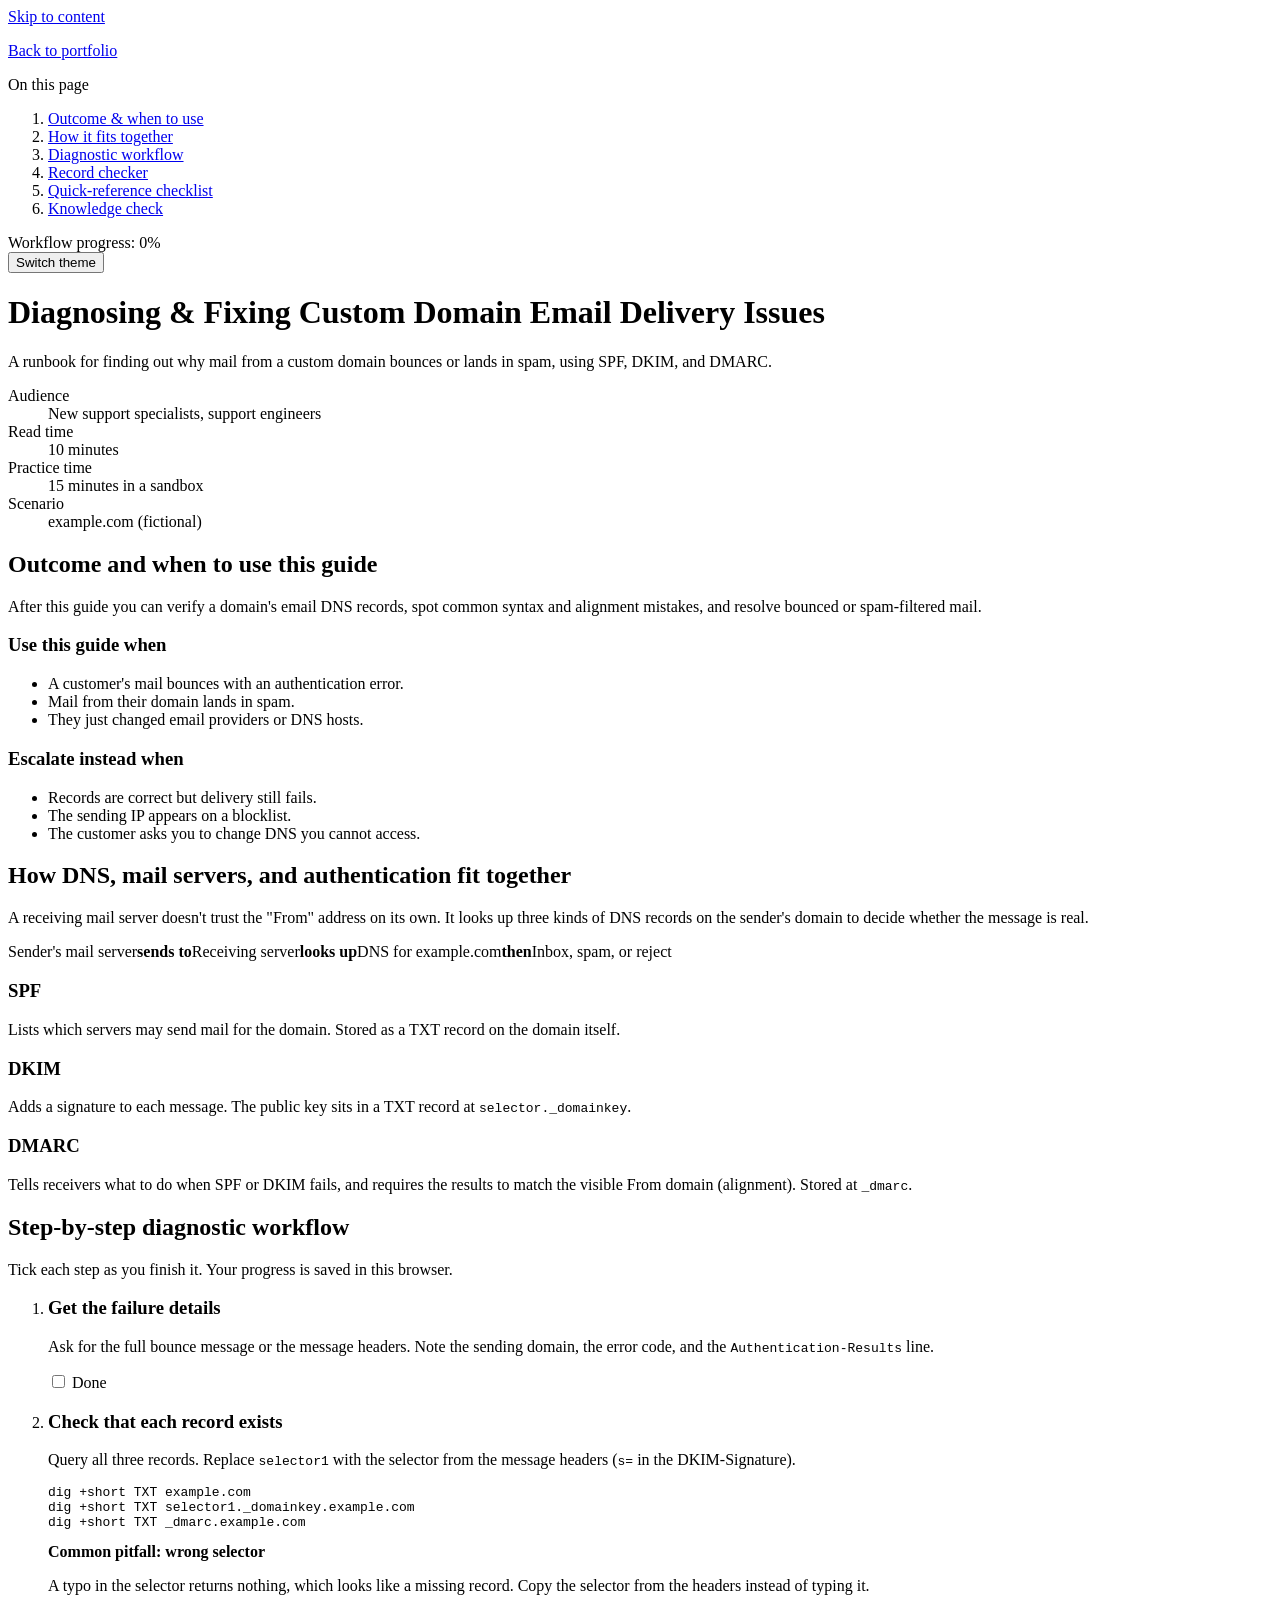
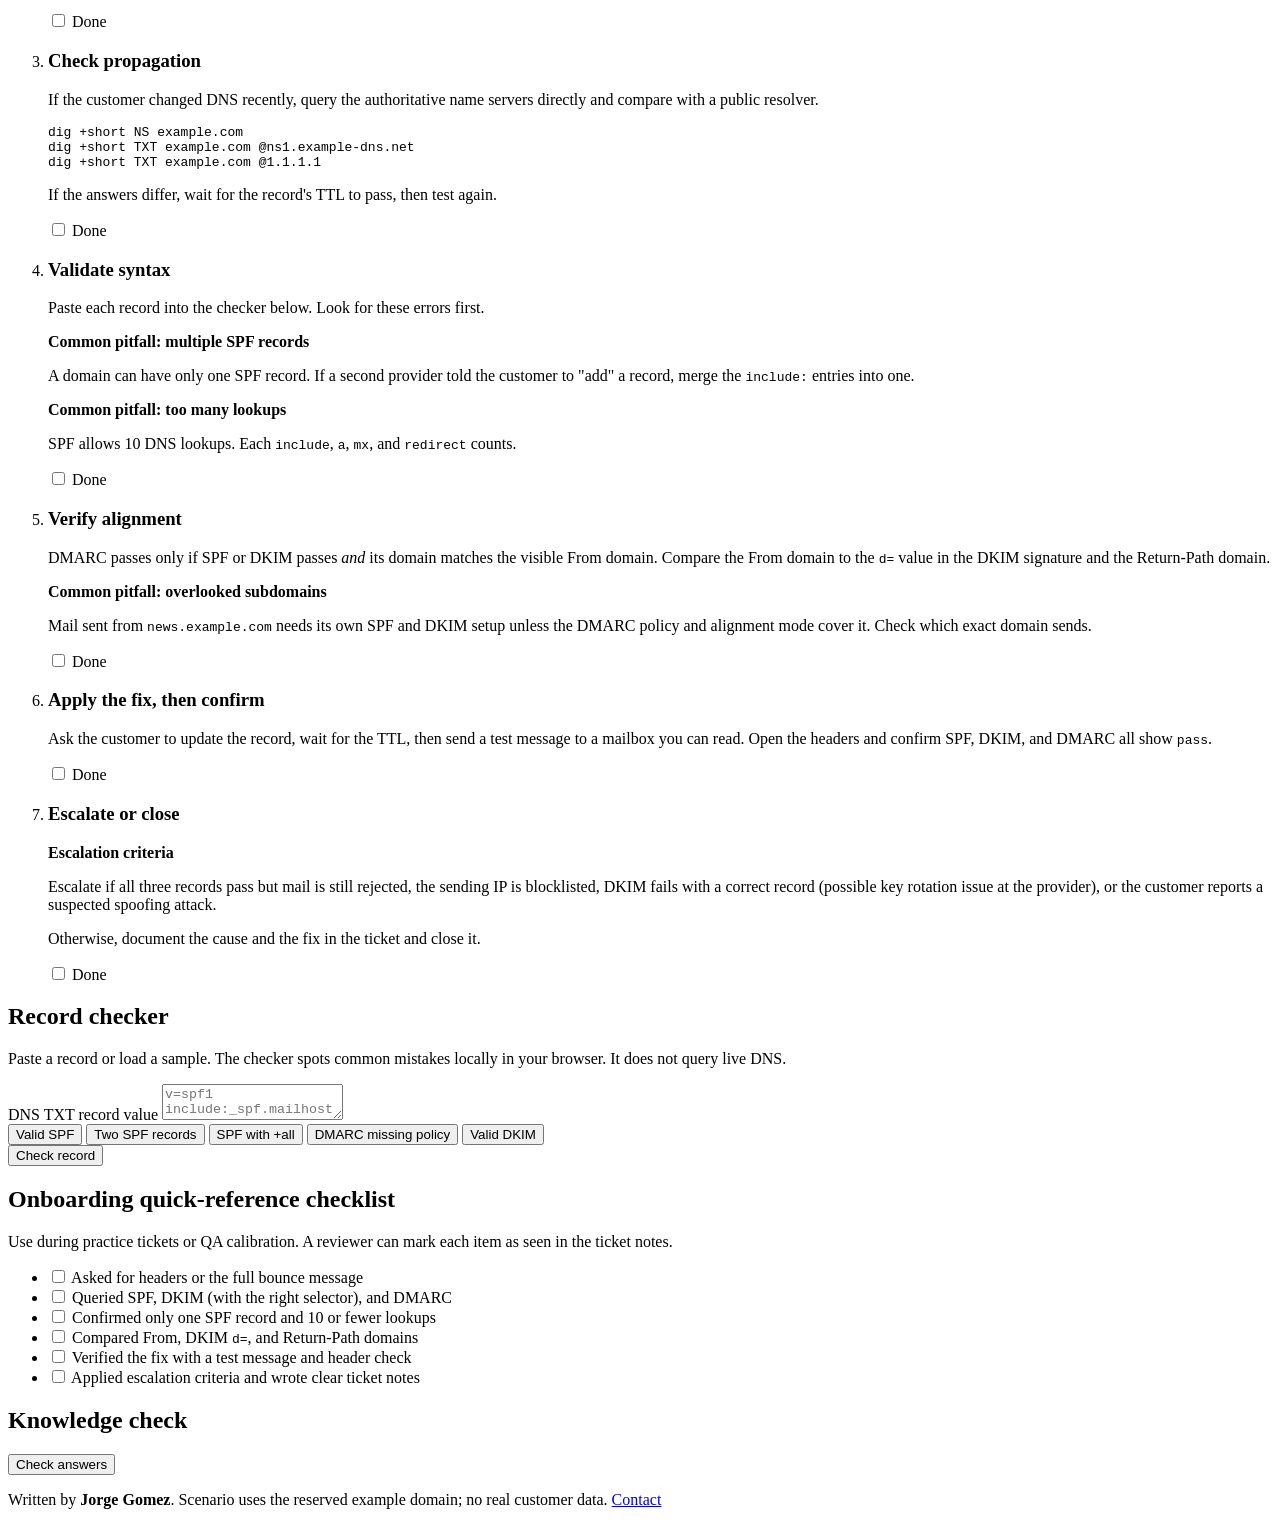
==== guide.html @ 1ae202b1 "Add files via upload" ====
<!DOCTYPE html>
<html lang="en">
<head>
<meta charset="utf-8">
<meta name="viewport" content="width=device-width, initial-scale=1">
<!-- CUSTOMIZE: page title and description -->
<title>Diagnosing &amp; Fixing Custom Domain Email Delivery Issues (SPF, DKIM, DMARC)</title>
<meta name="description" content="A troubleshooting runbook and onboarding job aid for SPF, DKIM, and DMARC problems.">
<link rel="preconnect" href="https://fonts.googleapis.com">
<link rel="preconnect" href="https://fonts.gstatic.com" crossorigin>
<link href="https://fonts.googleapis.com/css2?family=Atkinson+Hyperlegible:wght@400;700&family=Bricolage+Grotesque:opsz,wght@12..96,600;12..96,800&family=JetBrains+Mono:wght@400;600&display=swap" rel="stylesheet">
<link rel="stylesheet" href="css/guide.css">
</head>
<body>
<a class="skip" href="#main">Skip to content</a>
<div class="layout">

<nav class="toc" aria-label="On this page">
  <p><a href="index.html">Back to portfolio</a></p>
  <p>On this page</p>
  <ol>
    <li><a href="#outcome">Outcome &amp; when to use</a></li>
    <li><a href="#concepts">How it fits together</a></li>
    <li><a href="#workflow">Diagnostic workflow</a></li>
    <li><a href="#lab">Record checker</a></li>
    <li><a href="#quickref">Quick-reference checklist</a></li>
    <li><a href="#quiz">Knowledge check</a></li>
  </ol>
  <div class="progress" aria-live="polite">
    Workflow progress: <span id="pct">0%</span>
    <div class="bar"><i id="barfill"></i></div>
  </div>
  <button id="theme" type="button" aria-pressed="false">Switch theme</button>
</nav>

<main id="main">
<header>
  <!-- CUSTOMIZE: title, audience, times -->
  <h1>Diagnosing &amp; Fixing Custom Domain Email Delivery Issues</h1>
  <p class="lede">A runbook for finding out why mail from a custom domain bounces or lands in spam, using SPF, DKIM, and DMARC.</p>
  <dl class="meta">
    <div><dt>Audience</dt><dd>New support specialists, support engineers</dd></div>
    <div><dt>Read time</dt><dd>10 minutes</dd></div>
    <div><dt>Practice time</dt><dd>15 minutes in a sandbox</dd></div>
    <div><dt>Scenario</dt><dd>example.com (fictional)</dd></div>
  </dl>
</header>

<section id="outcome">
  <h2>Outcome and when to use this guide</h2>
  <p>After this guide you can verify a domain's email DNS records, spot common syntax and alignment mistakes, and resolve bounced or spam-filtered mail.</p>
  <div class="two">
    <div class="box"><h3>Use this guide when</h3>
      <ul class="tight">
        <li>A customer's mail bounces with an authentication error.</li>
        <li>Mail from their domain lands in spam.</li>
        <li>They just changed email providers or DNS hosts.</li>
      </ul></div>
    <div class="box"><h3>Escalate instead when</h3>
      <ul class="tight">
        <li>Records are correct but delivery still fails.</li>
        <li>The sending IP appears on a blocklist.</li>
        <li>The customer asks you to change DNS you cannot access.</li>
      </ul></div>
  </div>
</section>

<section id="concepts">
  <h2>How DNS, mail servers, and authentication fit together</h2>
  <p>A receiving mail server doesn't trust the "From" address on its own. It looks up three kinds of DNS records on the sender's domain to decide whether the message is real.</p>
  <div class="flow" aria-label="Mail flow">
    <span>Sender's mail server</span><b>sends to</b><span>Receiving server</span><b>looks up</b><span>DNS for example.com</span><b>then</b><span>Inbox, spam, or reject</span>
  </div>
  <div class="two">
    <div class="box"><h3>SPF</h3><p>Lists which servers may send mail for the domain. Stored as a TXT record on the domain itself.</p></div>
    <div class="box"><h3>DKIM</h3><p>Adds a signature to each message. The public key sits in a TXT record at <code>selector._domainkey</code>.</p></div>
    <div class="box"><h3>DMARC</h3><p>Tells receivers what to do when SPF or DKIM fails, and requires the results to match the visible From domain (alignment). Stored at <code>_dmarc</code>.</p></div>
  </div>
</section>

<section id="workflow">
  <h2>Step-by-step diagnostic workflow</h2>
  <p>Tick each step as you finish it. Your progress is saved in this browser.</p>
  <ol class="steps" id="steps">
    <li>
      <h3>Get the failure details</h3>
      <p>Ask for the full bounce message or the message headers. Note the sending domain, the error code, and the <code>Authentication-Results</code> line.</p>
      <label><input type="checkbox"> Done</label>
    </li>
    <li>
      <h3>Check that each record exists</h3>
      <p>Query all three records. Replace <code>selector1</code> with the selector from the message headers (<code>s=</code> in the DKIM-Signature).</p>
<pre><code>dig +short TXT example.com
dig +short TXT selector1._domainkey.example.com
dig +short TXT _dmarc.example.com</code></pre>
      <div class="callout pit"><strong>Common pitfall: wrong selector</strong><p>A typo in the selector returns nothing, which looks like a missing record. Copy the selector from the headers instead of typing it.</p></div>
      <label><input type="checkbox"> Done</label>
    </li>
    <li>
      <h3>Check propagation</h3>
      <p>If the customer changed DNS recently, query the authoritative name servers directly and compare with a public resolver.</p>
<pre><code>dig +short NS example.com
dig +short TXT example.com @ns1.example-dns.net
dig +short TXT example.com @1.1.1.1</code></pre>
      <p>If the answers differ, wait for the record's TTL to pass, then test again.</p>
      <label><input type="checkbox"> Done</label>
    </li>
    <li>
      <h3>Validate syntax</h3>
      <p>Paste each record into the checker below. Look for these errors first.</p>
      <div class="callout pit"><strong>Common pitfall: multiple SPF records</strong><p>A domain can have only one SPF record. If a second provider told the customer to "add" a record, merge the <code>include:</code> entries into one.</p></div>
      <div class="callout pit"><strong>Common pitfall: too many lookups</strong><p>SPF allows 10 DNS lookups. Each <code>include</code>, <code>a</code>, <code>mx</code>, and <code>redirect</code> counts.</p></div>
      <label><input type="checkbox"> Done</label>
    </li>
    <li>
      <h3>Verify alignment</h3>
      <p>DMARC passes only if SPF or DKIM passes <em>and</em> its domain matches the visible From domain. Compare the From domain to the <code>d=</code> value in the DKIM signature and the Return-Path domain.</p>
      <div class="callout pit"><strong>Common pitfall: overlooked subdomains</strong><p>Mail sent from <code>news.example.com</code> needs its own SPF and DKIM setup unless the DMARC policy and alignment mode cover it. Check which exact domain sends.</p></div>
      <label><input type="checkbox"> Done</label>
    </li>
    <li>
      <h3>Apply the fix, then confirm</h3>
      <p>Ask the customer to update the record, wait for the TTL, then send a test message to a mailbox you can read. Open the headers and confirm SPF, DKIM, and DMARC all show <code>pass</code>.</p>
      <label><input type="checkbox"> Done</label>
    </li>
    <li>
      <h3>Escalate or close</h3>
      <div class="callout esc"><strong>Escalation criteria</strong><p>Escalate if all three records pass but mail is still rejected, the sending IP is blocklisted, DKIM fails with a correct record (possible key rotation issue at the provider), or the customer reports a suspected spoofing attack.</p></div>
      <p>Otherwise, document the cause and the fix in the ticket and close it.</p>
      <label><input type="checkbox"> Done</label>
    </li>
  </ol>
</section>

<section id="lab">
  <h2>Record checker</h2>
  <p>Paste a record or load a sample. The checker spots common mistakes locally in your browser. It does not query live DNS.</p>
  <div class="lab">
    <label for="rec">DNS TXT record value</label>
    <textarea id="rec" spellcheck="false" placeholder="v=spf1 include:_spf.mailhost.example ~all"></textarea>
    <div class="chips" role="group" aria-label="Load a sample">
      <button class="chip" type="button" data-s="spf-ok">Valid SPF</button>
      <button class="chip" type="button" data-s="spf-dup">Two SPF records</button>
      <button class="chip" type="button" data-s="spf-all">SPF with +all</button>
      <button class="chip" type="button" data-s="dmarc-bad">DMARC missing policy</button>
      <button class="chip" type="button" data-s="dkim-ok">Valid DKIM</button>
    </div>
    <button class="btn" type="button" id="run">Check record</button>
    <ul id="lintOut" aria-live="polite"></ul>
  </div>
</section>

<section id="quickref">
  <h2>Onboarding quick-reference checklist</h2>
  <p>Use during practice tickets or QA calibration. A reviewer can mark each item as seen in the ticket notes.</p>
  <ul class="check" id="qr">
    <li><label><input type="checkbox"> Asked for headers or the full bounce message</label></li>
    <li><label><input type="checkbox"> Queried SPF, DKIM (with the right selector), and DMARC</label></li>
    <li><label><input type="checkbox"> Confirmed only one SPF record and 10 or fewer lookups</label></li>
    <li><label><input type="checkbox"> Compared From, DKIM <code>d=</code>, and Return-Path domains</label></li>
    <li><label><input type="checkbox"> Verified the fix with a test message and header check</label></li>
    <li><label><input type="checkbox"> Applied escalation criteria and wrote clear ticket notes</label></li>
  </ul>
</section>

<section id="quiz">
  <h2>Knowledge check</h2>
  <div id="quizBox"></div>
  <button class="btn" type="button" id="grade">Check answers</button>
  <p id="score" role="status"></p>
</section>

<footer>
  <!-- CUSTOMIZE: your name, contact, links -->
  <p>Written by <strong>Jorge Gomez</strong>. Scenario uses the reserved example domain; no real customer data. <a href="mailto:you@example.com">Contact</a></p>
</footer>
</main>
</div>

<script src="js/guide.js"></script>
</body>
</html>
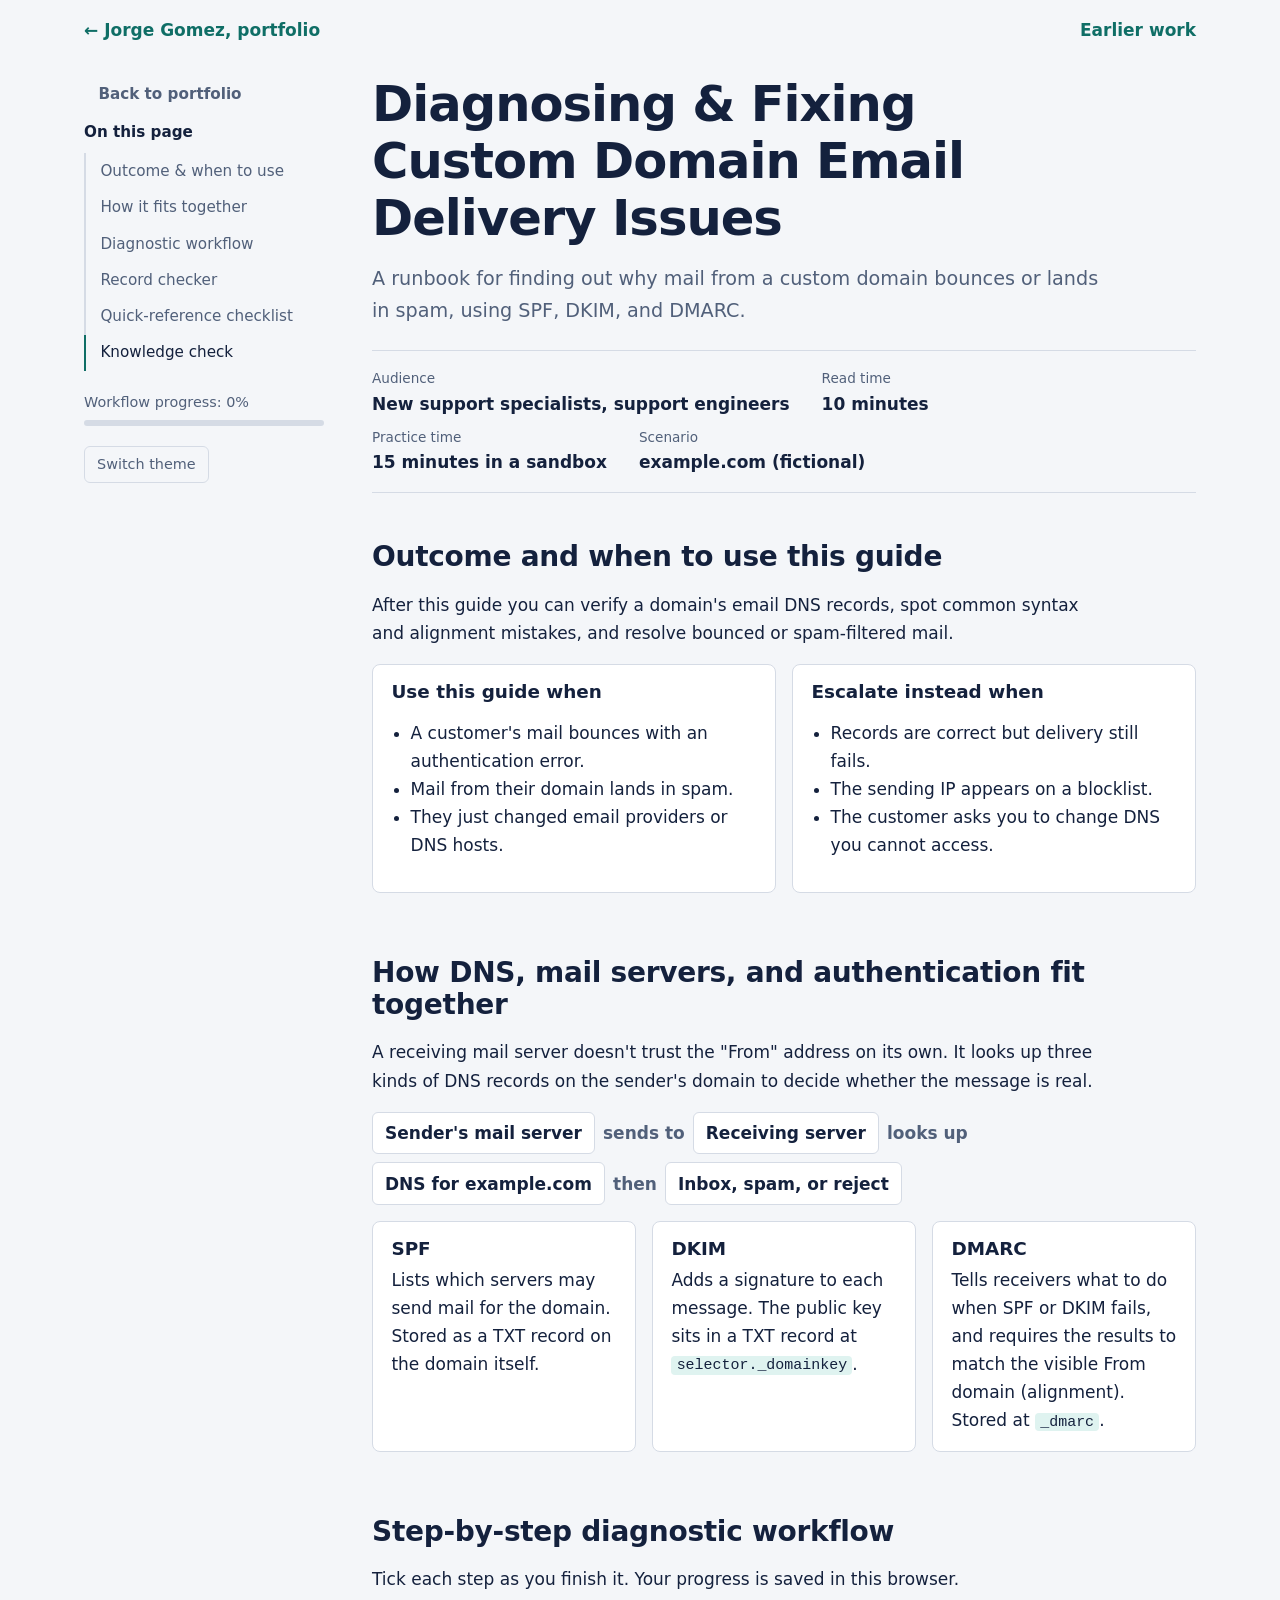
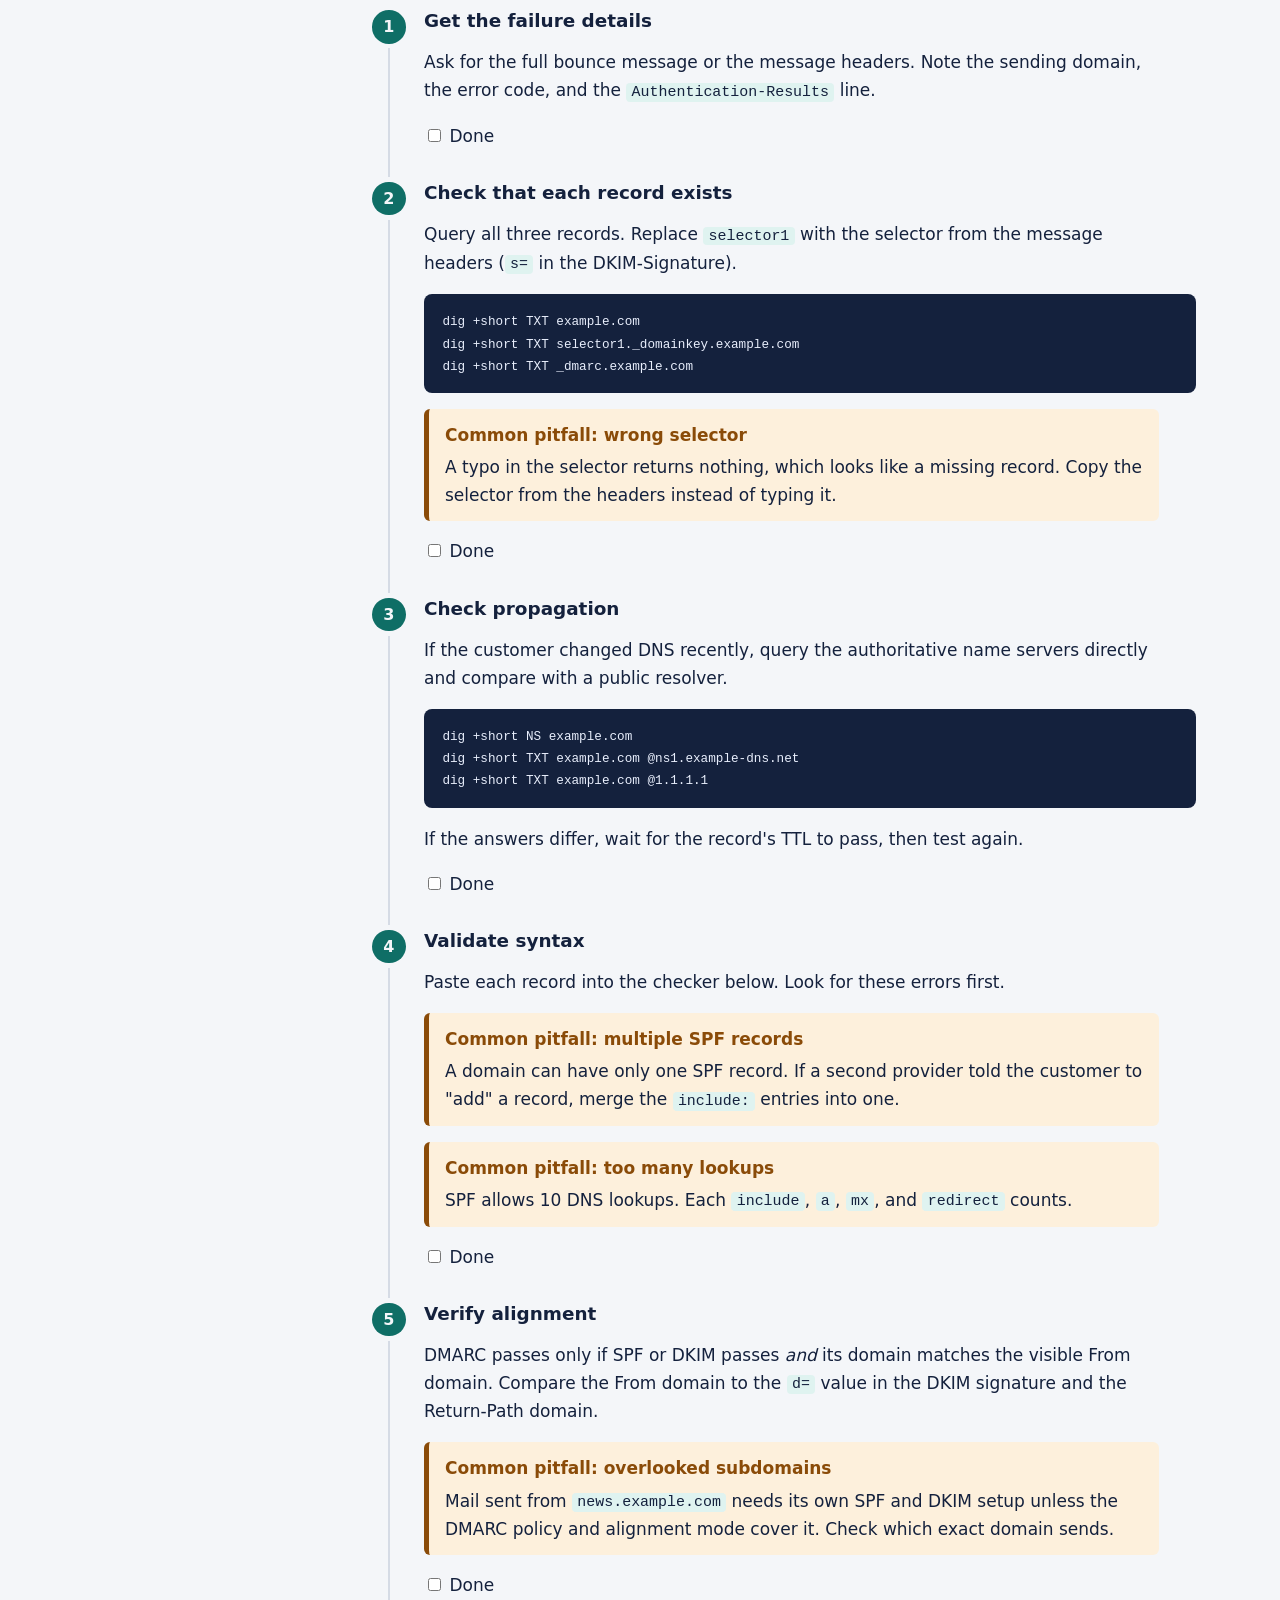
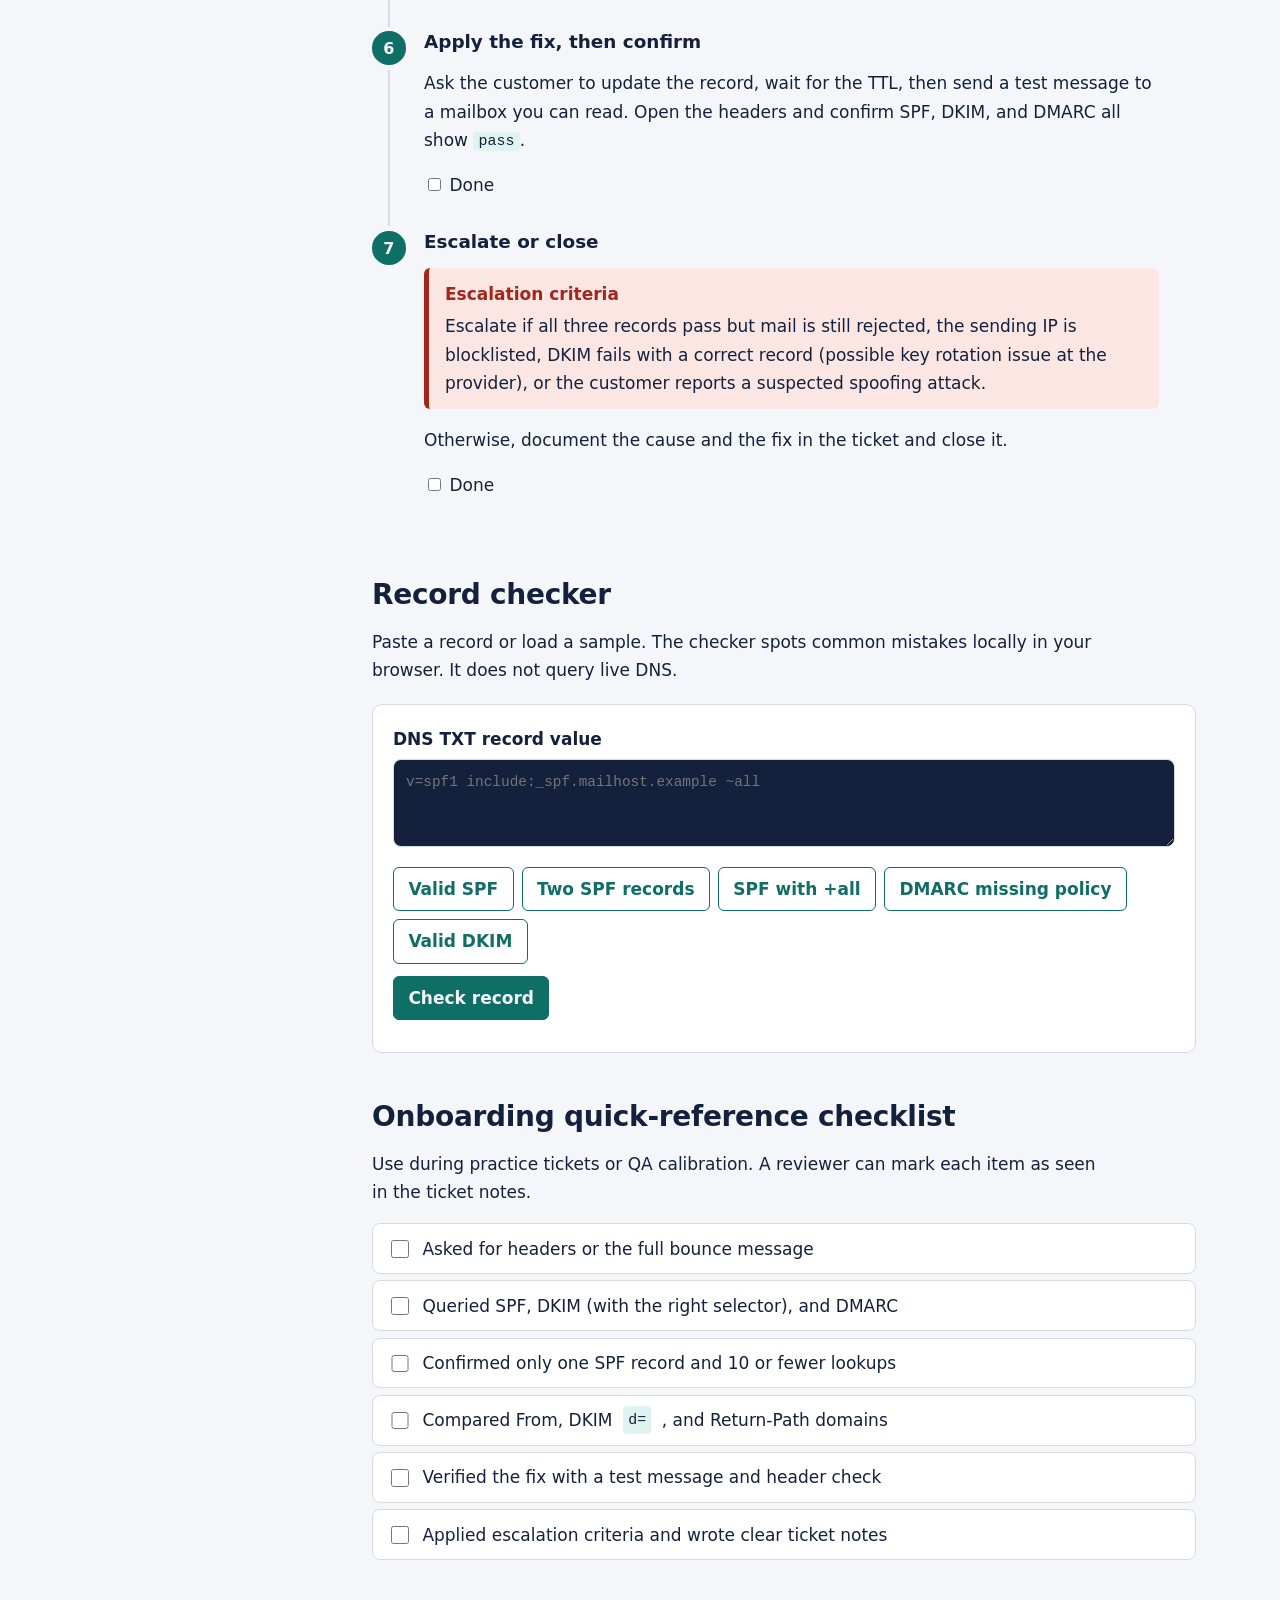
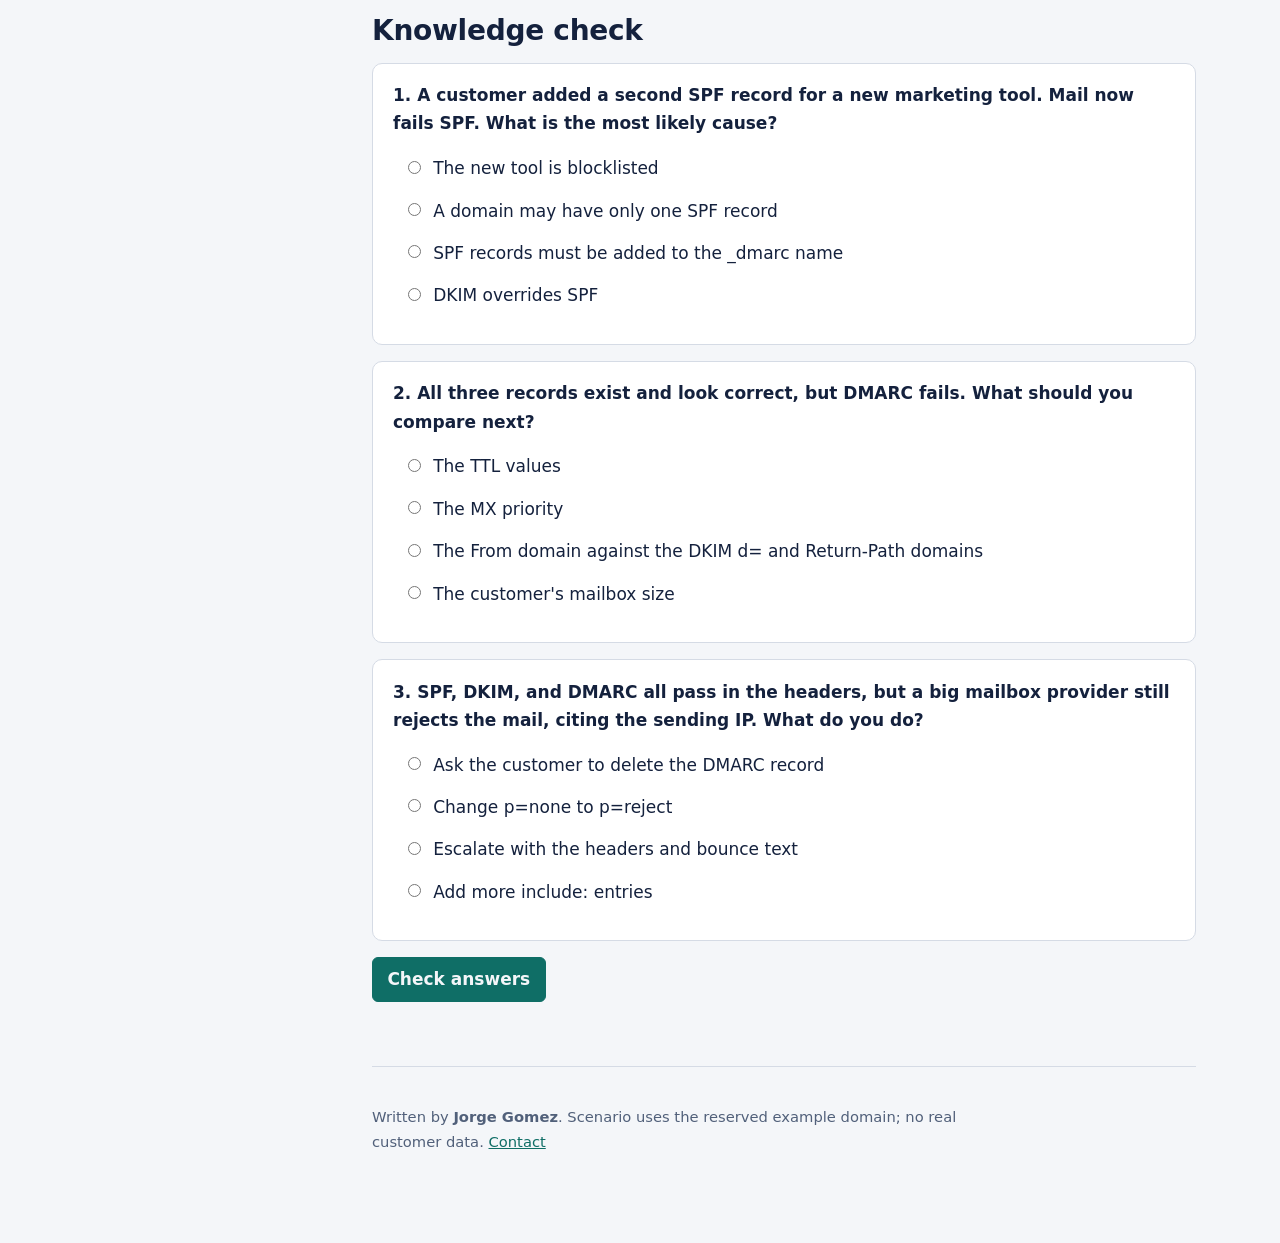
==== commit 7a167e21: "Add files via upload Second and improved version merging portfolio v2 & v3" ====
--- a/guide.html
+++ b/guide.html
@@ -13,6 +13,7 @@
 </head>
 <body>
 <a class="skip" href="#main">Skip to content</a>
+<div class="sitebar"><a href="index.html">&larr; Jorge Gomez, portfolio</a><a href="index.html#work">Earlier work</a></div>
 <div class="layout">
 
 <nav class="toc" aria-label="On this page">
@@ -172,11 +173,11 @@
 
 <footer>
   <!-- CUSTOMIZE: your name, contact, links -->
-  <p>Written by <strong>Jorge Gomez</strong>. Scenario uses the reserved example domain; no real customer data. <a href="mailto:you@example.com">Contact</a></p>
+  <p>Written by <strong>Jorge Gomez</strong>. Scenario uses the reserved example domain; no real customer data. <a href="index.html#contact">Contact</a></p>
 </footer>
 </main>
 </div>
 
-<script src="js/guide.js"></script>
+<script src="js/guide.js" type="module" defer></script>
 </body>
 </html>
--- a/css/guide.css
+++ b/css/guide.css
@@ -0,0 +1,122 @@
+
+:root{
+  --bg:#f4f6f9; --surface:#ffffff; --ink:#14213d; --muted:#51607a; --line:#d5dbe5;
+  --accent:#0f6e66; --accent-soft:#dff3f0;
+  --warn:#8a4b08; --warn-soft:#fdf0dc;
+  --bad:#a4261b; --bad-soft:#fbe6e3;
+  --good:#17692f; --good-soft:#e1f4e6;
+  --code-bg:#14213d; --code-ink:#e8eefc;
+  --head:'Bricolage Grotesque','Segoe UI',system-ui,sans-serif;
+  --body:'Atkinson Hyperlegible','Segoe UI',system-ui,sans-serif;
+  --mono:'JetBrains Mono',ui-monospace,Menlo,Consolas,monospace;
+}
+@media (prefers-color-scheme:dark){
+  :root:not([data-theme="light"]){
+    --bg:#0e1626; --surface:#162136; --ink:#e8eefc; --muted:#a0aec8; --line:#2a3957;
+    --accent:#4fd1c0; --accent-soft:#12403d;
+    --warn:#f5b45e; --warn-soft:#3a2a10;
+    --bad:#ff8f84; --bad-soft:#431a16;
+    --good:#7fdc98; --good-soft:#143b21;
+    --code-bg:#0a101c; --code-ink:#e8eefc;
+  }
+}
+:root[data-theme="dark"]{
+  --bg:#0e1626; --surface:#162136; --ink:#e8eefc; --muted:#a0aec8; --line:#2a3957;
+  --accent:#4fd1c0; --accent-soft:#12403d;
+  --warn:#f5b45e; --warn-soft:#3a2a10;
+  --bad:#ff8f84; --bad-soft:#431a16;
+  --good:#7fdc98; --good-soft:#143b21;
+  --code-bg:#0a101c; --code-ink:#e8eefc;
+}
+*{box-sizing:border-box}
+html{scroll-behavior:smooth;scroll-padding-top:1.5rem}
+body{margin:0;background:var(--bg);color:var(--ink);font:1.0625rem/1.65 var(--body)}
+a{color:var(--accent)}
+:focus-visible{outline:3px solid var(--accent);outline-offset:2px;border-radius:4px}
+.skip{position:absolute;left:-999px;top:0;background:var(--accent);color:#fff;padding:.5rem 1rem}
+.skip:focus{left:0;z-index:10}
+.sitebar{display:flex;justify-content:space-between;gap:1rem;max-width:72rem;margin:0 auto;padding:1rem 1.25rem 0;font-weight:700}
+.sitebar a{text-decoration:none}
+.layout{display:grid;grid-template-columns:15rem minmax(0,1fr);gap:3rem;max-width:72rem;margin:0 auto;padding:2rem 1.25rem 5rem}
+nav.toc{position:sticky;top:1.5rem;align-self:start;font-size:.95rem}
+nav.toc p{margin:0 0 .5rem;font-weight:700}
+nav.toc ol{list-style:none;margin:0;padding:0;border-left:2px solid var(--line)}
+nav.toc a{display:block;padding:.35rem .9rem;color:var(--muted);text-decoration:none;margin-left:-2px;border-left:2px solid transparent}
+nav.toc a:hover,nav.toc a.on{color:var(--ink);border-left-color:var(--accent)}
+.progress{margin-top:1.25rem;font-size:.9rem;color:var(--muted)}
+.bar{height:6px;background:var(--line);border-radius:3px;overflow:hidden;margin-top:.35rem}
+.bar i{display:block;height:100%;width:0;background:var(--accent);transition:width .25s}
+#theme{margin-top:1.25rem;background:none;border:1px solid var(--line);color:var(--muted);padding:.35rem .75rem;border-radius:6px;font:inherit;font-size:.9rem;cursor:pointer}
+main{min-width:0}
+h1,h2,h3{font-family:var(--head);line-height:1.15;margin:0}
+h1{font-size:clamp(2rem,4.5vw,3.1rem);font-weight:800;letter-spacing:-.02em;max-width:22ch}
+h2{font-size:1.75rem;font-weight:800;letter-spacing:-.01em;margin-bottom:1rem}
+h3{font-size:1.15rem;font-weight:600;margin-bottom:.4rem}
+section{padding-top:3rem}
+.lede{font-size:1.2rem;color:var(--muted);max-width:60ch;margin:1rem 0 1.5rem}
+.meta{display:flex;flex-wrap:wrap;gap:.5rem 2rem;margin:0;padding:1rem 0;border-block:1px solid var(--line)}
+.meta div{min-width:10rem}
+.meta dt{font-size:.85rem;color:var(--muted)}
+.meta dd{margin:0;font-weight:700}
+p,li{max-width:68ch}
+ul.tight{padding-left:1.2rem}
+code{font-family:var(--mono);font-size:.88em;background:var(--accent-soft);padding:.1em .35em;border-radius:4px}
+pre{background:var(--code-bg);color:var(--code-ink);padding:1rem 1.15rem;border-radius:8px;overflow-x:auto;font:.9rem/1.55 var(--mono);margin:.75rem 0}
+pre code{background:none;padding:0;color:inherit}
+.two{display:grid;grid-template-columns:repeat(auto-fit,minmax(15rem,1fr));gap:1rem;margin:1rem 0}
+.box{background:var(--surface);border:1px solid var(--line);border-radius:8px;padding:1rem 1.15rem}
+.box p{margin:0}
+.flow{display:flex;flex-wrap:wrap;align-items:center;gap:.5rem;margin:1rem 0;font-weight:700}
+.flow span{background:var(--surface);border:1px solid var(--line);border-radius:6px;padding:.4rem .75rem}
+.flow b{color:var(--muted)}
+/* steps */
+ol.steps{list-style:none;margin:0;padding:0;counter-reset:s}
+ol.steps>li{counter-increment:s;position:relative;padding:0 0 2rem 3.25rem;max-width:none}
+ol.steps>li::before{content:counter(s);position:absolute;left:0;top:0;width:2.1rem;height:2.1rem;border-radius:50%;background:var(--accent);color:var(--bg);display:grid;place-items:center;font:700 1rem var(--head)}
+ol.steps>li::after{content:"";position:absolute;left:1.02rem;top:2.4rem;bottom:.3rem;width:2px;background:var(--line)}
+ol.steps>li:last-child::after{display:none}
+.callout{border-left:5px solid;border-radius:6px;padding:.75rem 1rem;margin:1rem 0;max-width:68ch}
+.callout strong{display:block;font-family:var(--head)}
+.callout p{margin:.25rem 0 0}
+.pit{background:var(--warn-soft);border-color:var(--warn)}
+.pit strong{color:var(--warn)}
+.esc{background:var(--bad-soft);border-color:var(--bad)}
+.esc strong{color:var(--bad)}
+/* lint */
+.lab{background:var(--surface);border:1px solid var(--line);border-radius:10px;padding:1.25rem;margin-top:1.25rem}
+.lab label{font-weight:700;display:block;margin-bottom:.35rem}
+.lab textarea{width:100%;min-height:5.5rem;background:var(--code-bg);color:var(--code-ink);border:1px solid var(--line);border-radius:8px;padding:.75rem;font:.9rem/1.5 var(--mono);resize:vertical}
+.chips{display:flex;flex-wrap:wrap;gap:.5rem;margin:.75rem 0}
+button.chip,button.btn{font:inherit;cursor:pointer;border-radius:6px;padding:.45rem .9rem;border:1px solid var(--accent);background:var(--surface);color:var(--accent);font-weight:700}
+button.btn{background:var(--accent);color:var(--bg)}
+button.chip:hover{background:var(--accent-soft)}
+#lintOut{margin:.75rem 0 0;padding:0;list-style:none}
+#lintOut li{padding:.5rem .75rem;border-radius:6px;margin-bottom:.4rem;max-width:none}
+.r-bad{background:var(--bad-soft);color:var(--bad)}
+.r-warn{background:var(--warn-soft);color:var(--warn)}
+.r-good{background:var(--good-soft);color:var(--good)}
+.r-info{background:var(--accent-soft);color:var(--ink)}
+/* checklist + quiz */
+.check{list-style:none;padding:0;margin:0}
+.check li{max-width:none;margin-bottom:.4rem}
+.check label{display:flex;gap:.65rem;align-items:flex-start;cursor:pointer;background:var(--surface);border:1px solid var(--line);border-radius:8px;padding:.65rem .9rem}
+.check input{margin-top:.35rem;accent-color:var(--accent);width:1.1rem;height:1.1rem;flex:none}
+.q{background:var(--surface);border:1px solid var(--line);border-radius:10px;padding:1.1rem 1.25rem;margin-bottom:1rem}
+.q fieldset{border:0;margin:0;padding:0}
+.q legend{font-weight:700;padding:0;margin-bottom:.6rem;max-width:68ch}
+.opt{display:flex;gap:.6rem;align-items:flex-start;padding:.45rem .6rem;border-radius:6px;cursor:pointer;max-width:none}
+.opt:hover{background:var(--accent-soft)}
+.opt input{margin-top:.4rem;accent-color:var(--accent)}
+.opt.right{background:var(--good-soft)}
+.opt.wrong{background:var(--bad-soft)}
+.fb{margin:.6rem 0 0;font-size:.97rem;color:var(--muted)}
+#score{font-family:var(--head);font-weight:800;font-size:1.25rem;margin-top:1rem}
+footer{margin-top:4rem;padding-top:1.5rem;border-top:1px solid var(--line);color:var(--muted);font-size:.92rem}
+@media (max-width:52rem){
+  .layout{grid-template-columns:1fr;gap:1rem}
+  nav.toc{position:static}
+  nav.toc ol{display:flex;flex-wrap:wrap;gap:.25rem;border:0}
+  nav.toc a{border:1px solid var(--line);border-radius:999px;margin:0;padding:.25rem .75rem}
+}
+@media (prefers-reduced-motion:reduce){html{scroll-behavior:auto}.bar i{transition:none}}
+@media print{nav.toc,#theme,.chips,.btn{display:none}.layout{display:block}body{background:#fff;color:#000}}
